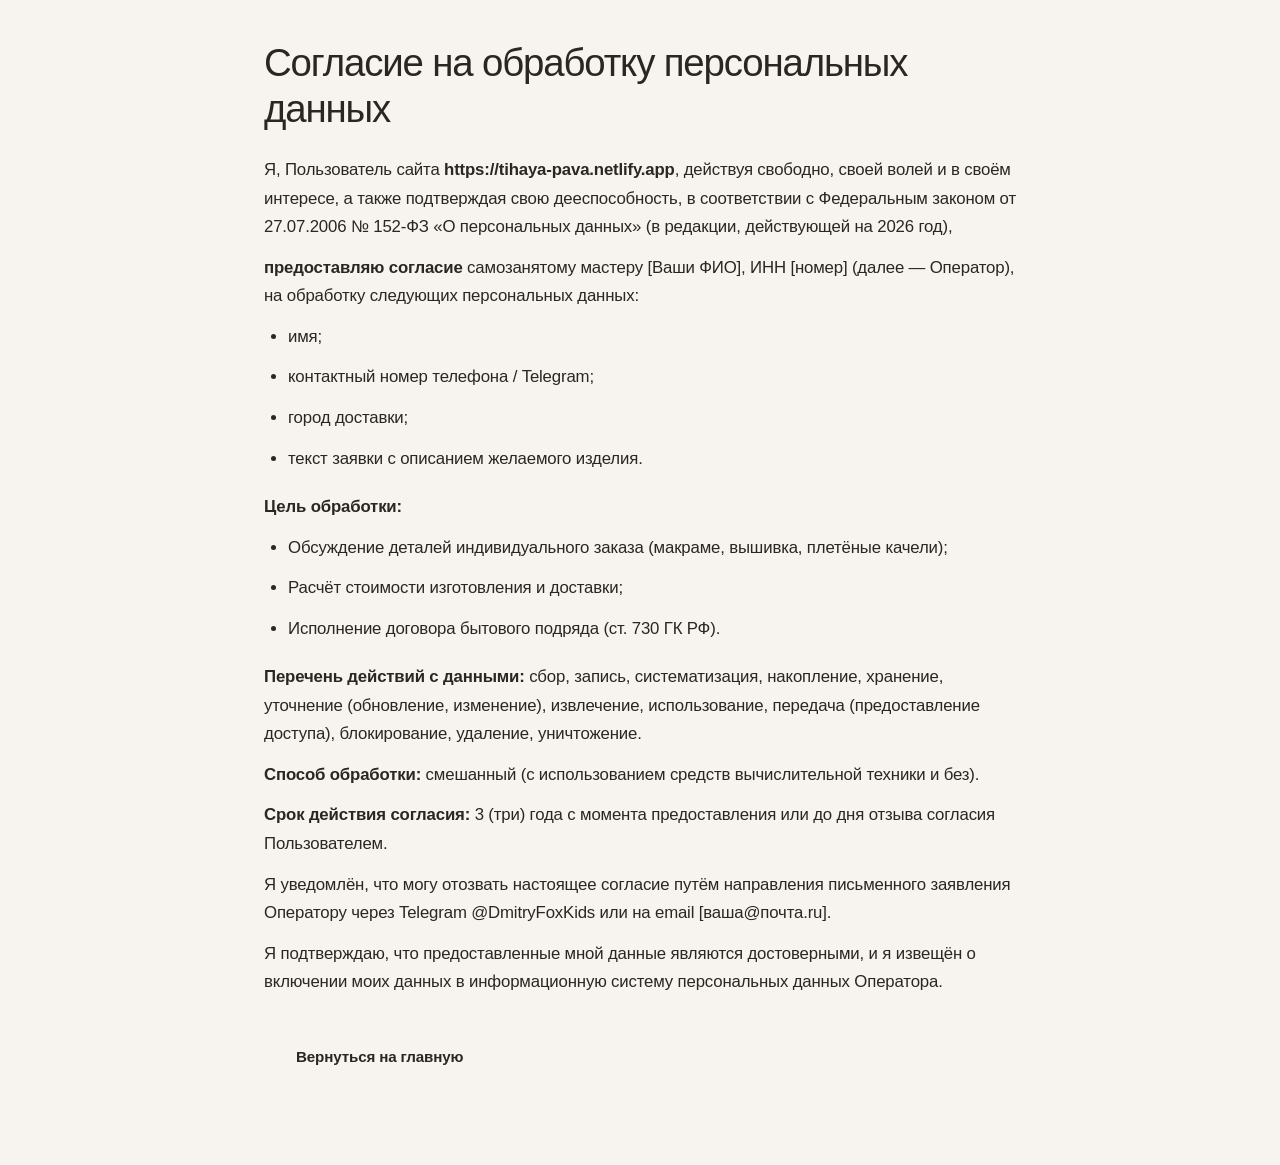
==== consent/index.html @ 8d700534 "Initial commit: site.html" ====
<!doctype html>
<html lang="ru">
<head>
  <meta charset="utf-8">
  <meta name="viewport" content="width=device-width, initial-scale=1">
  <title>Согласие на обработку персональных данных — Тихая Пáва</title>
  <meta name="robots" content="noindex, follow">
  <link rel="stylesheet" href="/assets/css/main.css">
  <style>
    .consent-page {
      max-width: 800px;
      margin: 0 auto;
      padding: 40px 24px 80px;
    }
    .consent-page h1 {
      font-size: clamp(1.8rem, 4vw, 2.4rem);
      margin-bottom: 24px;
    }
    .consent-page p, .consent-page li {
      font-size: 1.05rem;
      line-height: 1.7;
      margin-bottom: 12px;
    }
    .consent-page ul {
      padding-left: 24px;
      margin-bottom: 20px;
    }
  </style>
</head>
<body>
  <main class="consent-page">
    <h1>Согласие на обработку персональных данных</h1>

    <p>
      Я, Пользователь сайта <strong>https://tihaya-pava.netlify.app</strong>,
      действуя свободно, своей волей и в своём интересе, а также подтверждая свою дееспособность,
      в соответствии с Федеральным законом от 27.07.2006 № 152-ФЗ «О персональных данных»
      (в редакции, действующей на 2026 год),
    </p>

    <p><strong>предоставляю согласие</strong> самозанятому мастеру
    [Ваши ФИО], ИНН [номер] (далее — Оператор), на обработку
    следующих персональных данных:</p>

    <ul>
      <li>имя;</li>
      <li>контактный номер телефона / Telegram;</li>
      <li>город доставки;</li>
      <li>текст заявки с описанием желаемого изделия.</li>
    </ul>

    <p><strong>Цель обработки:</strong></p>
    <ul>
      <li>Обсуждение деталей индивидуального заказа (макраме, вышивка, плетёные качели);</li>
      <li>Расчёт стоимости изготовления и доставки;</li>
      <li>Исполнение договора бытового подряда (ст. 730 ГК РФ).</li>
    </ul>

    <p><strong>Перечень действий с данными:</strong> сбор, запись, систематизация, накопление,
    хранение, уточнение (обновление, изменение), извлечение, использование,
    передача (предоставление доступа), блокирование, удаление, уничтожение.</p>

    <p><strong>Способ обработки:</strong> смешанный (с использованием средств вычислительной техники и без).</p>

    <p><strong>Срок действия согласия:</strong> 3 (три) года с момента предоставления
    или до дня отзыва согласия Пользователем.</p>

    <p>
      Я уведомлён, что могу отозвать настоящее согласие путём направления письменного заявления
      Оператору через Telegram <a href="https://t.me/DmitryFoxKids">@DmitryFoxKids</a>
      или на email [ваша@почта.ru].
    </p>

    <p>
      Я подтверждаю, что предоставленные мной данные являются достоверными,
      и я извещён о включении моих данных в информационную систему персональных данных Оператора.
    </p>

    <div style="margin-top: 32px;">
      <a href="/" class="btn secondary">Вернуться на главную</a>
    </div>
  </main>
</body>
</html>
---- assets/css/main.css ----
:root {
  --bg: #F7F3EE;
  --surface: #FFFFFF;
  --text: #2B2622;
  --text-muted: #7A7068;
  --accent: #C47A3A;
  --accent-dark: #A85F28;
  --border: #E5DDD3;
  --radius: 16px;
  --radius-sm: 8px;
  --font-body: 'Manrope', sans-serif;
  --font-display: 'Unbounded', sans-serif;
  --transition: 0.3s cubic-bezier(0.4, 0, 0.2, 1);
}

* { margin: 0; padding: 0; box-sizing: border-box; }
html { scroll-behavior: smooth; }

body {
  background: var(--bg);
  font-family: var(--font-body);
  font-weight: 400;
  color: var(--text);
  line-height: 1.6;
  letter-spacing: -0.01em;
  -webkit-font-smoothing: antialiased;
}

h1, h2, h3 {
  font-family: var(--font-display);
  font-weight: 500;
  line-height: 1.2;
  letter-spacing: -0.03em;
}

img { max-width: 100%; display: block; }
a { color: inherit; text-decoration: none; }
.container { max-width: 1200px; margin: 0 auto; padding: 0 24px; }

.skip-link {
  position: absolute; left: -999px; top: 12px;
  background: var(--surface); border: 1px solid var(--border);
  padding: 10px 14px; border-radius: var(--radius-sm); z-index: 1000;
}
.skip-link:focus { left: 12px; outline: 2px solid var(--accent); }
:focus-visible { outline: 2px solid var(--accent); outline-offset: 3px; }

/* header */
.header {
  position: sticky; top: 0; z-index: 100;
  background: rgba(247, 243, 238, 0.94);
  backdrop-filter: blur(12px);
  border-bottom: 1px solid var(--border);
}
.navbar {
  display: flex;
  justify-content: space-between;
  align-items: center;
  padding: 20px 0;
  gap: 24px;
}
.logo { font-family: var(--font-display); font-size: 1.5rem; font-weight: 600; letter-spacing: -0.04em; }
.logo-dot { color: var(--accent); }
.nav-links { display: flex; gap: 28px; list-style: none; }
.nav-links a { font-size: 0.9rem; font-weight: 500; transition: color var(--transition); }
.nav-links a:hover { color: var(--accent); }
.nav-cta {
  background: var(--text); color: #fff;
  padding: 12px 24px; border-radius: 50px;
  font-size: 0.9rem; font-weight: 600;
  transition: background var(--transition);
}
.nav-cta:hover { background: var(--accent); }

/* hero */
.hero { padding: 80px 0 60px; position: relative; overflow: hidden; }
.hero-pattern {
  position: absolute; top: -40px; right: -40px;
  width: 300px; height: 300px;
  background-image: radial-gradient(circle at 2px 2px, var(--accent) 1px, transparent 0);
  background-size: 22px 22px;
  opacity: 0.05;
  pointer-events: none;
}
.hero-grid {
  display: grid;
  grid-template-columns: 1fr 1fr;
  gap: 48px;
  align-items: center;
  position: relative;
  z-index: 1;
}
.hero-eyebrow, .section-eyebrow {
  font-size: 0.75rem;
  font-weight: 600;
  text-transform: uppercase;
  letter-spacing: 0.08em;
  color: var(--accent);
  margin-bottom: 12px;
}
.hero-title { font-size: clamp(2.2rem, 4.5vw, 3.2rem); margin-bottom: 20px; }
.hero-subtitle { font-size: 1.05rem; color: var(--text-muted); max-width: 480px; margin-bottom: 24px; }
.hero-actions { display: flex; gap: 12px; flex-wrap: wrap; margin-bottom: 20px; }
.hero-trust { display: flex; gap: 16px; flex-wrap: wrap; font-size: 0.8rem; color: var(--text-muted); }
.hero-media { border-radius: var(--radius); overflow: hidden; position: relative; }
.hero-media img { width: 100%; height: 460px; object-fit: cover; }
.hero-caption {
  position: absolute; bottom: 16px; left: 16px;
  background: rgba(255,255,255,0.92);
  padding: 8px 16px; border-radius: var(--radius-sm);
  font-size: 0.78rem; font-weight: 500;
}

/* buttons */
.btn {
  display: inline-block;
  padding: 16px 32px;
  border-radius: 50px;
  font-size: 0.95rem;
  font-weight: 600;
  transition: all var(--transition);
  cursor: pointer;
  border: none;
}
.btn-primary { background: var(--text); color: #fff; }
.btn-primary:hover { background: var(--accent); }
.btn-ghost { background: transparent; border: 1.5px solid var(--border); color: var(--text); }
.btn-ghost:hover { border-color: var(--accent); color: var(--accent); }
.btn-full { width: 100%; }

/* sections */
.about, .catalog, .gallery, .process, .reviews, .faq, .contact { padding: 80px 0; }
.catalog, .process, .faq { background: var(--surface); }
.section-header { text-align: center; margin-bottom: 48px; }
.section-title { font-size: clamp(1.6rem, 3vw, 2.2rem); margin-bottom: 12px; }
.section-subtitle { color: var(--text-muted); max-width: 480px; margin: 0 auto; }
.section-divider {
  max-width: 160px; margin: 0 auto;
  border-top: 2px solid var(--accent);
  opacity: 0.2;
}

/* about */
.about-grid { display: grid; grid-template-columns: 1fr 1fr; gap: 48px; align-items: center; }
.about-lead { font-size: 1.1rem; font-weight: 600; margin-bottom: 12px; }
.about-body { color: var(--text-muted); margin-bottom: 28px; }
.about-stats { display: flex; gap: 32px; flex-wrap: wrap; }
.stat-number { font-family: var(--font-display); font-size: 1.8rem; font-weight: 600; display: block; }
.stat-label { font-size: 0.85rem; color: var(--text-muted); }
.about-media img { border-radius: var(--radius); height: 400px; object-fit: cover; width: 100%; }

/* cards */
.cards { display: grid; grid-template-columns: repeat(auto-fit, minmax(300px, 1fr)); gap: 24px; }
.card {
  background: var(--bg);
  border-radius: var(--radius);
  overflow: hidden;
  transition: transform var(--transition);
}
.card:hover { transform: translateY(-4px); }
.card-image img { width: 100%; height: 260px; object-fit: cover; }
.card-body { padding: 24px; }
.card-title { font-size: 1.2rem; margin-bottom: 8px; }
.card-text { color: var(--text-muted); font-size: 0.95rem; margin-bottom: 16px; }
.card-meta { display: flex; justify-content: space-between; align-items: center; margin-bottom: 16px; }
.badge { background: var(--border); padding: 6px 14px; border-radius: 50px; font-size: 0.8rem; font-weight: 500; }
.price { font-weight: 700; font-size: 1.1rem; }
.card-link { font-weight: 600; color: var(--accent); font-size: 0.95rem; }
.card-link:hover { color: var(--accent-dark); }

/* gallery */
.gallery-filters { display: flex; justify-content: center; gap: 8px; margin-bottom: 32px; flex-wrap: wrap; }
.filter-btn {
  padding: 10px 20px; border: 1px solid var(--border);
  background: transparent; border-radius: 50px;
  font-size: 0.9rem; font-weight: 500; cursor: pointer;
  transition: all var(--transition); font-family: var(--font-body);
}
.filter-btn:hover { border-color: var(--accent); color: var(--accent); }
.filter-btn.active { background: var(--text); color: #fff; border-color: var(--text); }
.gallery-grid { display: grid; grid-template-columns: repeat(auto-fill, minmax(280px, 1fr)); gap: 16px; }
.gitem { border-radius: var(--radius); overflow: hidden; }
.gitem img { width: 100%; height: 300px; object-fit: cover; transition: transform var(--transition); }
.gitem:hover img { transform: scale(1.04); }
.gitem[hidden] { display: none; }

/* process */
.process-grid { display: grid; grid-template-columns: repeat(auto-fit, minmax(220px, 1fr)); gap: 24px; }
.step-number { font-family: var(--font-display); font-size: 1.4rem; font-weight: 600; color: var(--accent); display: block; margin-bottom: 8px; }
.process-step h3 { font-size: 1.1rem; margin-bottom: 8px; }
.process-step p { color: var(--text-muted); font-size: 0.9rem; }

/* reviews */
.reviews-grid { display: grid; grid-template-columns: repeat(auto-fit, minmax(280px, 1fr)); gap: 24px; }
.review-card { background: var(--surface); border: 1px solid var(--border); border-radius: var(--radius); padding: 24px; }
.review-text { font-size: 0.98rem; margin-bottom: 12px; }
.review-author { font-weight: 600; font-size: 0.9rem; color: var(--accent); }

/* FAQ */
.faq-list { max-width: 720px; margin: 0 auto; }
.faq-list details { border: 1px solid var(--border); border-radius: var(--radius-sm); margin-bottom: 12px; overflow: hidden; }
.faq-list summary {
  padding: 18px 24px; cursor: pointer; font-weight: 600;
  font-size: 1rem; list-style: none;
  display: flex; justify-content: space-between; align-items: center;
}
.faq-list summary::after { content: '+'; font-size: 1.4rem; color: var(--accent); transition: transform var(--transition); }
.faq-list details[open] summary::after { transform: rotate(45deg); }
.faq-list details p { padding: 0 24px 20px; color: var(--text-muted); }

/* contact */
.contact-grid { display: grid; grid-template-columns: 1fr 1fr; gap: 48px; align-items: start; }
.contact-lead { color: var(--text-muted); margin-bottom: 24px; }
.contact-links { display: flex; flex-direction: column; gap: 12px; }
.contact-link {
  display: flex; align-items: center; gap: 12px;
  font-weight: 600; padding: 16px 20px;
  border: 1px solid var(--border); border-radius: var(--radius-sm);
  transition: all var(--transition);
}
.contact-link:hover { border-color: var(--accent); color: var(--accent); }
.contact-icon { font-size: 1.2rem; }

.contact-form { background: var(--surface); border: 1px solid var(--border); border-radius: var(--radius); padding: 32px; }
.field { display: block; margin-bottom: 18px; }
.field-label { display: block; font-weight: 600; font-size: 0.9rem; margin-bottom: 8px; }
input, textarea, select {
  width: 100%; padding: 14px 16px;
  border: 1px solid var(--border); border-radius: var(--radius-sm);
  background: var(--bg); font-family: var(--font-body);
  font-size: 0.95rem; color: var(--text);
  transition: border-color var(--transition);
}
input:focus, textarea:focus, select:focus { border-color: var(--accent); outline: none; }
textarea { resize: vertical; }
select {
  appearance: none;
  background-image: url("data:image/svg+xml,%3Csvg xmlns='http://www.w3.org/2000/svg' width='12' height='8'%3E%3Cpath d='M1 1l5 5 5-5' stroke='%231A1A1A' fill='none'/%3E%3C/svg%3E");
  background-repeat: no-repeat;
  background-position: right 16px center;
}
.consent-checkbox { display: flex; gap: 10px; font-size: 0.85rem; color: var(--text-muted); margin-bottom: 20px; }
.consent-checkbox input { width: 18px; height: 18px; accent-color: var(--accent); }
.consent-link { color: var(--accent); text-decoration: underline; }
.sr-only {
  position: absolute; width: 1px; height: 1px;
  padding: 0; margin: -1px; overflow: hidden;
  clip: rect(0,0,0,0); white-space: nowrap; border: 0;
}

/* footer */
.footer { border-top: 1px solid var(--border); padding: 48px 0; }
.footer::before {
  content: '✦ ✦ ✦';
  display: block; text-align: center;
  color: var(--accent); font-size: 0.9rem;
  letter-spacing: 12px; margin-bottom: 28px; opacity: 0.5;
}
.footer-grid { display: flex; justify-content: space-between; align-items: flex-start; flex-wrap: wrap; gap: 24px; }
.logo-footer { font-size: 1.3rem; }
.footer-copy { font-size: 0.85rem; color: var(--text-muted); margin-top: 6px; }
.footer-links { display: flex; flex-direction: column; gap: 8px; }
.footer-doc { font-size: 0.9rem; color: var(--text-muted); }
.footer-doc:hover { color: var(--accent); }
.footer-social { display: flex; gap: 16px; }
.footer-social a { font-weight: 600; font-size: 0.9rem; }
.footer-social a:hover { color: var(--accent); }

/* lightbox */
.lightbox {
  position: fixed; inset: 0;
  background: rgba(0,0,0,0.85);
  display: flex; align-items: center; justify-content: center;
  padding: 24px; z-index: 2000;
}
.lightbox[hidden] { display: none !important; }
.lb-img { max-width: min(1000px, 94vw); max-height: 86vh; border-radius: var(--radius); }
.lb-close {
  position: fixed; top: 20px; right: 20px;
  width: 48px; height: 48px; border-radius: 50%;
  border: none; background: rgba(255,255,255,0.15);
  color: #fff; font-size: 24px; cursor: pointer;
}

/* animations */
.fade-up {
  opacity: 0;
  transform: translateY(24px);
  transition: opacity 0.6s ease, transform 0.6s ease;
}
.fade-up.visible { opacity: 1; transform: translateY(0); }

/* responsive */
@media (max-width: 900px) {
  .hero-grid, .about-grid, .contact-grid { grid-template-columns: 1fr; }
  .hero-media img { height: 320px; }
  .nav-links { display: none; }
  .nav-cta { margin-left: auto; }
}
@media (max-width: 600px) {
  .container { padding: 0 16px; }
  .hero { padding: 48px 0 32px; }
  .hero-title { font-size: 1.9rem; }
  .about-stats { gap: 20px; }
  .stat-number { font-size: 1.4rem; }
}
@media (prefers-reduced-motion: reduce) {
  *, *::before, *::after { animation: none !important; transition: none !important; }
  html { scroll-behavior: auto; }
  .fade-up { opacity: 1; transform: none; }
}
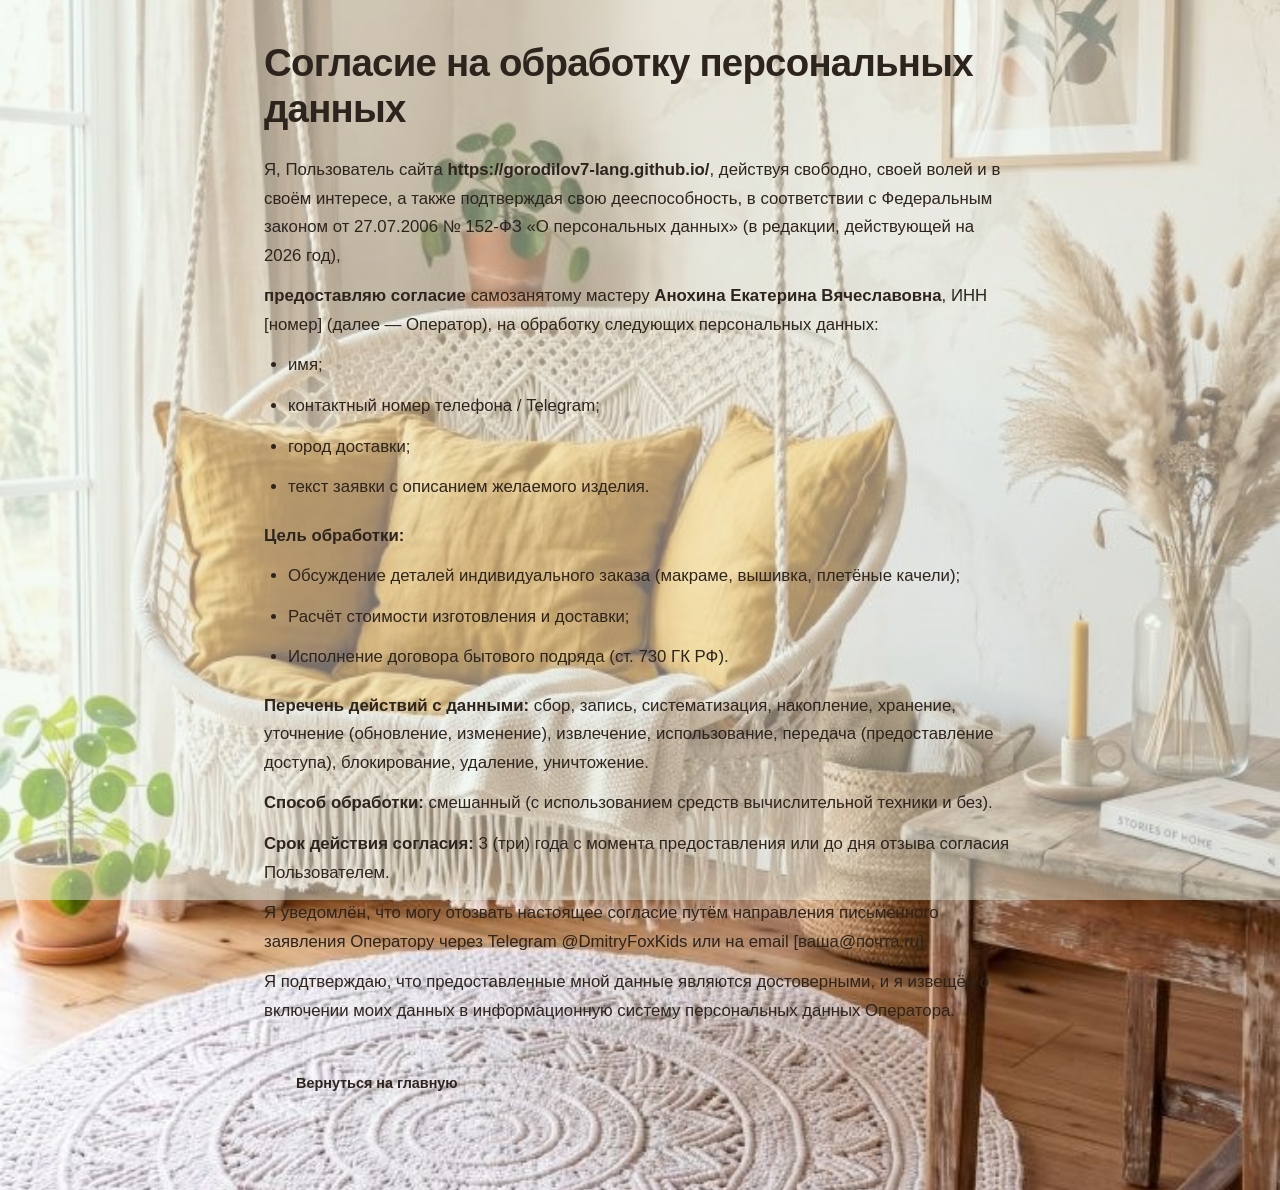
==== commit ee8e5b2e: "fix: update file" ====
--- a/consent/index.html
+++ b/consent/index.html
@@ -3,7 +3,7 @@
 <head>
   <meta charset="utf-8">
   <meta name="viewport" content="width=device-width, initial-scale=1">
-  <title>Согласие на обработку персональных данных — Тихая Пáва</title>
+  <title>Согласие на обработку персональных данных — SilkSoul</title>
   <meta name="robots" content="noindex, follow">
   <link rel="stylesheet" href="/assets/css/main.css">
   <style>
@@ -32,14 +32,14 @@
     <h1>Согласие на обработку персональных данных</h1>
 
     <p>
-      Я, Пользователь сайта <strong>https://tihaya-pava.netlify.app</strong>,
+      Я, Пользователь сайта <strong>https://gorodilov7-lang.github.io/</strong>,
       действуя свободно, своей волей и в своём интересе, а также подтверждая свою дееспособность,
       в соответствии с Федеральным законом от 27.07.2006 № 152-ФЗ «О персональных данных»
       (в редакции, действующей на 2026 год),
     </p>
 
     <p><strong>предоставляю согласие</strong> самозанятому мастеру
-    [Ваши ФИО], ИНН [номер] (далее — Оператор), на обработку
+    <strong>Анохина Екатерина Вячеславовна</strong>, ИНН [номер] (далее — Оператор), на обработку
     следующих персональных данных:</p>
 
     <ul>
@@ -67,7 +67,7 @@
 
     <p>
       Я уведомлён, что могу отозвать настоящее согласие путём направления письменного заявления
-      Оператору через Telegram <a href="https://t.me/DmitryFoxKids">@DmitryFoxKids</a>
+      Оператору через Telegram <a href="https://t.me/DmitryFoxKids" target="_blank" rel="noopener noreferrer">@DmitryFoxKids</a>
       или на email [ваша@почта.ru].
     </p>
 
--- a/assets/css/main.css
+++ b/assets/css/main.css
@@ -1,311 +1,1466 @@
+/* =========================================
+   1. Variables - Light Green + Beige
+   ========================================= */
 :root {
-  --bg: #F7F3EE;
+  --bg: #E8F5E9;
+  --bg-light: #F1F8F2;
+  --bg-card: #FFFFFF;
   --surface: #FFFFFF;
-  --text: #2B2622;
-  --text-muted: #7A7068;
-  --accent: #C47A3A;
-  --accent-dark: #A85F28;
-  --border: #E5DDD3;
+  --text: #2D241E;
+  --text-muted: #6B5F55;
+  --text-light: #9A8B7E;
+  
+  /* Beige Buttons */
+  --beige: #D4C5B2;
+  --beige-dark: #C4B5A2;
+  --beige-light: #E8DDD0;
+  --beige-lighter: #F5EFE8;
+  
+  --primary: #6B8C6B;
+  --primary-dark: #5A7A5A;
+  --primary-light: #8AA88A;
+  --accent: #D4C5B2;
+  --accent-light: #E8DDD0;
+  
+  --gold: #D4A373;
+  --gold-light: #F0DFC8;
+  
+  --border: #DCE8DC;
+  --border-light: #E8F0E8;
+  
   --radius: 16px;
   --radius-sm: 8px;
-  --font-body: 'Manrope', sans-serif;
-  --font-display: 'Unbounded', sans-serif;
-  --transition: 0.3s cubic-bezier(0.4, 0, 0.2, 1);
-}
-
-* { margin: 0; padding: 0; box-sizing: border-box; }
-html { scroll-behavior: smooth; }
+  --radius-lg: 24px;
+  
+  --font-body: 'Outfit', -apple-system, sans-serif;
+  --font-display: 'Space Grotesk', 'Inter', sans-serif;
+  
+  --transition: 0.4s cubic-bezier(0.4, 0, 0.2, 1);
+  --shadow: 0 4px 24px rgba(0, 0, 0, 0.06);
+  --shadow-hover: 0 8px 40px rgba(0, 0, 0, 0.1);
+}
+
+/* =========================================
+   2. Reset & Base
+   ========================================= */
+* { 
+  margin: 0; 
+  padding: 0; 
+  box-sizing: border-box; 
+}
+
+html { 
+  scroll-behavior: smooth; 
+  font-size: 16px;
+}
 
 body {
-  background: var(--bg);
+  background: transparent;
   font-family: var(--font-body);
   font-weight: 400;
   color: var(--text);
-  line-height: 1.6;
-  letter-spacing: -0.01em;
+  line-height: 1.7;
   -webkit-font-smoothing: antialiased;
-}
-
-h1, h2, h3 {
+  display: flex;
+  flex-direction: column;
+  min-height: 100vh;
+}
+
+h1, h2, h3, h4, h5, h6 {
   font-family: var(--font-display);
+  font-weight: 700;
+  line-height: 1.2;
+  letter-spacing: -0.02em;
+}
+
+img { 
+  max-width: 100%; 
+  display: block; 
+  height: auto;
+}
+
+a { 
+  color: inherit; 
+  text-decoration: none; 
+  transition: all var(--transition); 
+}
+
+.highlight {
+  background: linear-gradient(135deg, var(--primary), #8AA88A);
+  -webkit-background-clip: text;
+  -webkit-text-fill-color: transparent;
+  background-clip: text;
+}
+
+/* =========================================
+   3. Accessibility
+   ========================================= */
+.skip-link {
+  position: absolute; 
+  left: -999px; 
+  top: 12px;
+  background: var(--surface); 
+  border: 2px solid var(--primary);
+  padding: 12px 20px; 
+  border-radius: 8px; 
+  z-index: 1000;
+  color: var(--text); 
+  font-weight: 600;
+}
+
+.skip-link:focus { 
+  left: 12px; 
+  outline: 3px solid var(--primary); 
+}
+
+:focus-visible { 
+  outline: 2px solid var(--primary); 
+  outline-offset: 3px; 
+}
+
+/* =========================================
+   4. Container
+   ========================================= */
+.container { 
+  max-width: 1200px; 
+  margin: 0 auto; 
+  padding: 0 24px; 
+}
+
+/* =========================================
+   5. Header
+   ========================================= */
+.header {
+  position: sticky; 
+  top: 0; 
+  z-index: 100;
+  background: rgba(255, 255, 255, 0.92);
+  backdrop-filter: blur(20px);
+  border-bottom: 1px solid var(--border-light);
+  transition: all var(--transition);
+}
+
+.header.scrolled { 
+  box-shadow: var(--shadow); 
+}
+
+.navbar {
+  display: flex; 
+  justify-content: space-between; 
+  align-items: center;
+  padding: 16px 0; 
+  gap: 24px;
+}
+
+.logo {
+  font-family: var(--font-display);
+  font-size: 1.4rem;
+  font-weight: 700;
+  color: var(--text);
+  display: flex;
+  align-items: center;
+  gap: 8px;
+}
+
+.logo-icon {
+  color: var(--primary);
+  font-size: 1.1rem;
+  animation: pulse-icon 3s ease-in-out infinite;
+}
+
+@keyframes pulse-icon {
+  0%, 100% { transform: scale(1); }
+  50% { transform: scale(1.15) rotate(15deg); }
+}
+
+.logo-dot { 
+  color: var(--primary); 
+  font-weight: 400; 
+}
+
+.nav-links {
+  display: flex; 
+  gap: 32px; 
+  list-style: none; 
+  align-items: center;
+}
+
+.nav-links a {
+  font-size: 0.9rem;
   font-weight: 500;
-  line-height: 1.2;
-  letter-spacing: -0.03em;
-}
-
-img { max-width: 100%; display: block; }
-a { color: inherit; text-decoration: none; }
-.container { max-width: 1200px; margin: 0 auto; padding: 0 24px; }
-
-.skip-link {
-  position: absolute; left: -999px; top: 12px;
-  background: var(--surface); border: 1px solid var(--border);
-  padding: 10px 14px; border-radius: var(--radius-sm); z-index: 1000;
-}
-.skip-link:focus { left: 12px; outline: 2px solid var(--accent); }
-:focus-visible { outline: 2px solid var(--accent); outline-offset: 3px; }
-
-/* header */
-.header {
-  position: sticky; top: 0; z-index: 100;
-  background: rgba(247, 243, 238, 0.94);
-  backdrop-filter: blur(12px);
-  border-bottom: 1px solid var(--border);
-}
-.navbar {
-  display: flex;
-  justify-content: space-between;
+  color: var(--text-muted);
+  position: relative;
+}
+
+.nav-links a:hover { 
+  color: var(--primary); 
+}
+
+.nav-links a::after {
+  content: '';
+  position: absolute;
+  bottom: -4px;
+  left: 50%;
+  transform: translateX(-50%);
+  width: 0;
+  height: 2px;
+  background: var(--primary);
+  transition: width var(--transition);
+}
+
+.nav-links a:hover::after { 
+  width: 100%; 
+}
+
+.nav-cta {
+  background: var(--beige);
+  color: var(--text);
+  padding: 10px 24px;
+  border-radius: 50px;
+  font-size: 0.85rem;
+  font-weight: 600;
+  transition: all var(--transition);
+  white-space: nowrap;
+}
+
+.nav-cta:hover {
+  background: var(--beige-dark);
+  transform: translateY(-2px);
+  box-shadow: 0 4px 20px rgba(212, 197, 178, 0.3);
+}
+
+/* =========================================
+   6. Burger Menu
+   ========================================= */
+.burger-menu {
+  display: none; 
+  background: none; 
+  border: none; 
+  cursor: pointer;
+  width: 30px; 
+  height: 24px; 
+  position: relative; 
+  z-index: 101; 
+  padding: 0;
+}
+
+.burger-menu span {
+  display: block; 
+  width: 100%; 
+  height: 2px; 
+  background: var(--text);
+  position: absolute; 
+  left: 0; 
+  transition: all var(--transition); 
+  border-radius: 2px;
+}
+
+.burger-menu span:nth-child(1) { top: 0; }
+.burger-menu span:nth-child(2) { top: 11px; }
+.burger-menu span:nth-child(3) { bottom: 0; }
+
+.burger-menu.active span:nth-child(1) { 
+  transform: rotate(45deg); 
+  top: 11px; 
+}
+
+.burger-menu.active span:nth-child(2) { 
+  opacity: 0; 
+}
+
+.burger-menu.active span:nth-child(3) { 
+  transform: rotate(-45deg); 
+  bottom: 11px; 
+}
+
+/* =========================================
+   7. Hero Section - Full Screen Background
+   ========================================= */
+.hero {
+  background: transparent !important;
+  min-height: 100vh;
+  display: flex;
   align-items: center;
-  padding: 20px 0;
-  gap: 24px;
-}
-.logo { font-family: var(--font-display); font-size: 1.5rem; font-weight: 600; letter-spacing: -0.04em; }
-.logo-dot { color: var(--accent); }
-.nav-links { display: flex; gap: 28px; list-style: none; }
-.nav-links a { font-size: 0.9rem; font-weight: 500; transition: color var(--transition); }
-.nav-links a:hover { color: var(--accent); }
-.nav-cta {
-  background: var(--text); color: #fff;
-  padding: 12px 24px; border-radius: 50px;
-  font-size: 0.9rem; font-weight: 600;
-  transition: background var(--transition);
-}
-.nav-cta:hover { background: var(--accent); }
-
-/* hero */
-.hero { padding: 80px 0 60px; position: relative; overflow: hidden; }
-.hero-pattern {
-  position: absolute; top: -40px; right: -40px;
-  width: 300px; height: 300px;
-  background-image: radial-gradient(circle at 2px 2px, var(--accent) 1px, transparent 0);
-  background-size: 22px 22px;
-  opacity: 0.05;
-  pointer-events: none;
-}
+  justify-content: center;
+  padding: 40px 0;
+  position: relative;
+}
+
+.hero::before {
+  display: none;
+}
+
+.hero .container {
+  position: relative;
+  z-index: 1;
+  width: 100%;
+}
+
+.hero-glow {
+  display: none;
+}
+
 .hero-grid {
-  display: grid;
-  grid-template-columns: 1fr 1fr;
-  gap: 48px;
+  display: flex;
+  justify-content: center;
   align-items: center;
   position: relative;
   z-index: 1;
 }
-.hero-eyebrow, .section-eyebrow {
+
+.hero-content {
+  background: rgba(255, 255, 255, 0.92);
+  backdrop-filter: blur(12px);
+  border-radius: 24px;
+  padding: 56px 48px;
+  border: 1px solid rgba(255, 255, 255, 0.3);
+  box-shadow: 0 8px 40px rgba(0, 0, 0, 0.08);
+  transition: transform 0.3s ease, box-shadow 0.3s ease;
+  max-width: 780px;
+  width: 100%;
+  margin: 0 auto;
+}
+
+.hero-content:hover {
+  transform: translateY(-4px);
+  box-shadow: 0 12px 60px rgba(0, 0, 0, 0.12);
+}
+
+.hero-badge {
+  display: inline-flex;
+  align-items: center;
+  gap: 10px;
+  background: rgba(232, 245, 233, 0.6);
+  border: 1px solid var(--border-light);
+  padding: 8px 16px 8px 12px;
+  border-radius: 50px;
   font-size: 0.75rem;
-  font-weight: 600;
+  font-weight: 500;
+  color: var(--text-muted);
+  margin-bottom: 20px;
+  letter-spacing: 0.04em;
   text-transform: uppercase;
-  letter-spacing: 0.08em;
-  color: var(--accent);
-  margin-bottom: 12px;
-}
-.hero-title { font-size: clamp(2.2rem, 4.5vw, 3.2rem); margin-bottom: 20px; }
-.hero-subtitle { font-size: 1.05rem; color: var(--text-muted); max-width: 480px; margin-bottom: 24px; }
-.hero-actions { display: flex; gap: 12px; flex-wrap: wrap; margin-bottom: 20px; }
-.hero-trust { display: flex; gap: 16px; flex-wrap: wrap; font-size: 0.8rem; color: var(--text-muted); }
-.hero-media { border-radius: var(--radius); overflow: hidden; position: relative; }
-.hero-media img { width: 100%; height: 460px; object-fit: cover; }
-.hero-caption {
-  position: absolute; bottom: 16px; left: 16px;
-  background: rgba(255,255,255,0.92);
-  padding: 8px 16px; border-radius: var(--radius-sm);
-  font-size: 0.78rem; font-weight: 500;
-}
-
-/* buttons */
+}
+
+.badge-dot {
+  display: inline-block;
+  width: 8px;
+  height: 8px;
+  border-radius: 50%;
+  background: var(--primary);
+  animation: blink-dot 2s ease-in-out infinite;
+}
+
+@keyframes blink-dot {
+  0%, 100% { opacity: 1; }
+  50% { opacity: 0.3; }
+}
+
+.hero-title {
+  font-size: clamp(2.4rem, 4.5vw, 3.2rem);
+  margin-bottom: 16px;
+  line-height: 1.15;
+  color: var(--text);
+  text-align: center;
+}
+
+.hero-title .highlight {
+  display: inline-block;
+}
+
+.hero-subtitle {
+  font-size: 1.05rem;
+  color: var(--text-muted);
+  margin-bottom: 24px;
+  line-height: 1.7;
+  text-align: center;
+}
+
+.hero-actions {
+  display: flex;
+  gap: 12px;
+  flex-wrap: wrap;
+  margin-bottom: 24px;
+  justify-content: center;
+}
+
+.hero-stats {
+  display: flex;
+  gap: 40px;
+  flex-wrap: wrap;
+  padding-top: 20px;
+  border-top: 1px solid var(--border-light);
+  justify-content: center;
+}
+
+.stat-item {
+  display: flex;
+  flex-direction: column;
+  align-items: center;
+}
+
+.stat-number {
+  font-family: var(--font-display);
+  font-size: 1.4rem;
+  font-weight: 700;
+  color: var(--primary);
+  line-height: 1;
+}
+
+.stat-label {
+  font-size: 0.75rem;
+  color: var(--text-muted);
+  margin-top: 4px;
+}
+
+/* =========================================
+   8. Buttons
+   ========================================= */
 .btn {
-  display: inline-block;
-  padding: 16px 32px;
+  display: inline-flex;
+  align-items: center;
+  justify-content: center;
+  gap: 8px;
+  padding: 14px 32px;
   border-radius: 50px;
-  font-size: 0.95rem;
+  font-size: 0.9rem;
   font-weight: 600;
   transition: all var(--transition);
   cursor: pointer;
   border: none;
-}
-.btn-primary { background: var(--text); color: #fff; }
-.btn-primary:hover { background: var(--accent); }
-.btn-ghost { background: transparent; border: 1.5px solid var(--border); color: var(--text); }
-.btn-ghost:hover { border-color: var(--accent); color: var(--accent); }
-.btn-full { width: 100%; }
-
-/* sections */
-.about, .catalog, .gallery, .process, .reviews, .faq, .contact { padding: 80px 0; }
-.catalog, .process, .faq { background: var(--surface); }
-.section-header { text-align: center; margin-bottom: 48px; }
-.section-title { font-size: clamp(1.6rem, 3vw, 2.2rem); margin-bottom: 12px; }
-.section-subtitle { color: var(--text-muted); max-width: 480px; margin: 0 auto; }
-.section-divider {
-  max-width: 160px; margin: 0 auto;
-  border-top: 2px solid var(--accent);
-  opacity: 0.2;
-}
-
-/* about */
-.about-grid { display: grid; grid-template-columns: 1fr 1fr; gap: 48px; align-items: center; }
-.about-lead { font-size: 1.1rem; font-weight: 600; margin-bottom: 12px; }
-.about-body { color: var(--text-muted); margin-bottom: 28px; }
-.about-stats { display: flex; gap: 32px; flex-wrap: wrap; }
-.stat-number { font-family: var(--font-display); font-size: 1.8rem; font-weight: 600; display: block; }
-.stat-label { font-size: 0.85rem; color: var(--text-muted); }
-.about-media img { border-radius: var(--radius); height: 400px; object-fit: cover; width: 100%; }
-
-/* cards */
-.cards { display: grid; grid-template-columns: repeat(auto-fit, minmax(300px, 1fr)); gap: 24px; }
-.card {
-  background: var(--bg);
-  border-radius: var(--radius);
+  text-align: center;
+  user-select: none;
+}
+
+.btn-primary {
+  background: var(--beige);
+  color: var(--text);
+  box-shadow: 0 4px 20px rgba(212, 197, 178, 0.3);
+}
+
+.btn-primary:hover {
+  background: var(--beige-dark);
+  transform: translateY(-3px);
+  box-shadow: 0 8px 30px rgba(212, 197, 178, 0.4);
+}
+
+.btn-ghost {
+  background: transparent;
+  border: 2px solid var(--beige);
+  color: var(--text);
+}
+
+.btn-ghost:hover {
+  border-color: var(--beige-dark);
+  color: var(--text);
+  background: rgba(212, 197, 178, 0.1);
+  transform: translateY(-3px);
+}
+
+.btn-full { 
+  width: 100%; 
+}
+
+/* =========================================
+   9. Section Headers
+   ========================================= */
+.section-eyebrow {
+  font-size: 0.7rem;
+  font-weight: 600;
+  text-transform: uppercase;
+  letter-spacing: 0.12em;
+  color: var(--primary);
+  margin-bottom: 12px;
+  display: block;
+}
+
+.section-header {
+  text-align: center;
+  margin-bottom: 40px;
+  max-width: 700px;
+  margin-left: auto;
+  margin-right: auto;
+}
+
+.section-title {
+  font-size: clamp(2rem, 3.2vw, 2.8rem);
+  margin-bottom: 16px;
+}
+
+.section-subtitle {
+  color: var(--text-muted);
+  font-size: 1.05rem;
+  line-height: 1.6;
+}
+
+/* =========================================
+   10. About Section - ОДИНАКОВЫЙ РАЗМЕР
+   ========================================= */
+.about {
+  padding: 80px 0;
+  background: transparent !important;
+}
+
+.about-grid {
+  display: grid;
+  grid-template-columns: 1fr 1fr;
+  gap: 60px;
+  align-items: stretch;
+  direction: rtl;
+}
+
+/* ФОТО - ТОЧНО ТАКОЙ ЖЕ РАЗМЕР КАК КАРТОЧКА С ТЕКСТОМ */
+.about-media {
+  border-radius: var(--radius-lg);
   overflow: hidden;
-  transition: transform var(--transition);
-}
-.card:hover { transform: translateY(-4px); }
-.card-image img { width: 100%; height: 260px; object-fit: cover; }
-.card-body { padding: 24px; }
-.card-title { font-size: 1.2rem; margin-bottom: 8px; }
-.card-text { color: var(--text-muted); font-size: 0.95rem; margin-bottom: 16px; }
-.card-meta { display: flex; justify-content: space-between; align-items: center; margin-bottom: 16px; }
-.badge { background: var(--border); padding: 6px 14px; border-radius: 50px; font-size: 0.8rem; font-weight: 500; }
-.price { font-weight: 700; font-size: 1.1rem; }
-.card-link { font-weight: 600; color: var(--accent); font-size: 0.95rem; }
-.card-link:hover { color: var(--accent-dark); }
-
-/* gallery */
-.gallery-filters { display: flex; justify-content: center; gap: 8px; margin-bottom: 32px; flex-wrap: wrap; }
+  box-shadow: var(--shadow-hover);
+  position: relative;
+  background: rgba(255, 255, 255, 0.92);
+  backdrop-filter: blur(12px);
+  border: 1px solid rgba(255, 255, 255, 0.3);
+  padding: 12px;
+  order: 2;
+  transition: transform 0.5s cubic-bezier(0.25, 0.46, 0.45, 0.94), 
+              box-shadow 0.5s cubic-bezier(0.25, 0.46, 0.45, 0.94);
+  width: 100%;
+  display: flex;
+  align-items: center;
+  justify-content: center;
+  /* Высота автоматически равна текстовой карточке через align-items: stretch */
+  min-height: 300px;
+}
+
+.about-media:hover {
+  transform: scale(1.02);
+  box-shadow: 0 16px 70px rgba(0, 0, 0, 0.18);
+}
+
+.about-media img {
+  width: 100%;
+  height: 100%;
+  object-fit: cover;
+  border-radius: 16px;
+  transition: transform 0.6s cubic-bezier(0.25, 0.46, 0.45, 0.94);
+}
+
+.about-media:hover img {
+  transform: scale(1.05);
+}
+
+/* ТЕКСТОВАЯ КАРТОЧКА - ТАКОЙ ЖЕ РАЗМЕР КАК ФОТО */
+.about-text {
+  background: rgba(255, 255, 255, 0.92);
+  backdrop-filter: blur(12px);
+  border-radius: 24px;
+  padding: 48px 40px;
+  border: 1px solid rgba(255, 255, 255, 0.3);
+  box-shadow: 0 8px 40px rgba(0, 0, 0, 0.08);
+  order: 2;
+  display: flex;
+  flex-direction: column;
+  justify-content: center;
+  min-height: 300px;
+}
+
+.about-lead {
+  font-size: 1.15rem;
+  font-weight: 600;
+  margin-bottom: 12px;
+  color: var(--primary);
+  font-family: var(--font-display);
+}
+
+.about-body {
+  color: var(--text-muted);
+  margin-bottom: 28px;
+  line-height: 1.7;
+}
+
+.about-features {
+  display: flex;
+  gap: 16px;
+  flex-wrap: wrap;
+}
+
+.feature {
+  display: flex;
+  align-items: center;
+  gap: 8px;
+  background: rgba(232, 245, 233, 0.6);
+  padding: 8px 16px;
+  border-radius: 50px;
+  font-size: 0.85rem;
+  border: 1px solid var(--border-light);
+  color: var(--text-muted);
+}
+
+.feature-icon { 
+  font-size: 1.1rem; 
+}
+
+/* =========================================
+   11. Catalog Section
+   ========================================= */
+.catalog {
+  padding: 80px 0;
+  background: transparent !important;
+}
+
+.catalog-grid {
+  display: grid;
+  grid-template-columns: repeat(3, 1fr);
+  gap: 30px;
+}
+
+.catalog-card {
+  background: rgba(255, 255, 255, 0.92);
+  backdrop-filter: blur(12px);
+  border-radius: var(--radius-lg);
+  overflow: hidden;
+  transition: all var(--transition);
+  border: 1px solid rgba(255, 255, 255, 0.3);
+  box-shadow: 0 8px 40px rgba(0, 0, 0, 0.08);
+}
+
+.catalog-card:hover {
+  transform: translateY(-8px);
+  box-shadow: 0 12px 60px rgba(0, 0, 0, 0.15);
+  border-color: var(--primary);
+}
+
+.card-image {
+  position: relative;
+  overflow: hidden;
+  height: 300px;
+  background: transparent;
+}
+
+.card-image img {
+  width: 100%;
+  height: 100%;
+  object-fit: cover;
+  transition: transform 0.6s ease;
+}
+
+.catalog-card:hover .card-image img { 
+  transform: scale(1.06); 
+}
+
+.card-badge {
+  position: absolute;
+  top: 16px;
+  right: 16px;
+  background: var(--primary);
+  color: #fff;
+  padding: 4px 14px;
+  border-radius: 50px;
+  font-size: 0.7rem;
+  font-weight: 600;
+  text-transform: uppercase;
+  letter-spacing: 0.05em;
+  box-shadow: var(--shadow);
+}
+
+.card-body {
+  padding: 24px;
+  display: flex;
+  flex-direction: column;
+  gap: 12px;
+}
+
+.card-title {
+  font-size: 1.2rem;
+  font-family: var(--font-display);
+}
+
+.card-text {
+  color: var(--text-muted);
+  font-size: 0.95rem;
+  flex-grow: 1;
+}
+
+.card-footer {
+  display: flex;
+  justify-content: space-between;
+  align-items: center;
+  padding-top: 16px;
+  border-top: 1px solid var(--border-light);
+}
+
+.price {
+  font-weight: 700;
+  color: var(--primary);
+  font-size: 1.1rem;
+}
+
+.card-link {
+  color: var(--primary);
+  font-weight: 600;
+  font-size: 0.95rem;
+  display: inline-flex;
+  align-items: center;
+  gap: 6px;
+  transition: all var(--transition);
+}
+
+.card-link:hover {
+  color: var(--primary-dark);
+  gap: 10px;
+}
+
+/* =========================================
+   12. Gallery Section
+   ========================================= */
+.gallery {
+  padding: 80px 0;
+  background: transparent !important;
+}
+
+.gallery-filters {
+  display: flex;
+  justify-content: center;
+  gap: 12px;
+  margin-bottom: 40px;
+  flex-wrap: wrap;
+}
+
 .filter-btn {
-  padding: 10px 20px; border: 1px solid var(--border);
-  background: transparent; border-radius: 50px;
-  font-size: 0.9rem; font-weight: 500; cursor: pointer;
-  transition: all var(--transition); font-family: var(--font-body);
-}
-.filter-btn:hover { border-color: var(--accent); color: var(--accent); }
-.filter-btn.active { background: var(--text); color: #fff; border-color: var(--text); }
-.gallery-grid { display: grid; grid-template-columns: repeat(auto-fill, minmax(280px, 1fr)); gap: 16px; }
-.gitem { border-radius: var(--radius); overflow: hidden; }
-.gitem img { width: 100%; height: 300px; object-fit: cover; transition: transform var(--transition); }
-.gitem:hover img { transform: scale(1.04); }
-.gitem[hidden] { display: none; }
-
-/* process */
-.process-grid { display: grid; grid-template-columns: repeat(auto-fit, minmax(220px, 1fr)); gap: 24px; }
-.step-number { font-family: var(--font-display); font-size: 1.4rem; font-weight: 600; color: var(--accent); display: block; margin-bottom: 8px; }
-.process-step h3 { font-size: 1.1rem; margin-bottom: 8px; }
-.process-step p { color: var(--text-muted); font-size: 0.9rem; }
-
-/* reviews */
-.reviews-grid { display: grid; grid-template-columns: repeat(auto-fit, minmax(280px, 1fr)); gap: 24px; }
-.review-card { background: var(--surface); border: 1px solid var(--border); border-radius: var(--radius); padding: 24px; }
-.review-text { font-size: 0.98rem; margin-bottom: 12px; }
-.review-author { font-weight: 600; font-size: 0.9rem; color: var(--accent); }
-
-/* FAQ */
-.faq-list { max-width: 720px; margin: 0 auto; }
-.faq-list details { border: 1px solid var(--border); border-radius: var(--radius-sm); margin-bottom: 12px; overflow: hidden; }
-.faq-list summary {
-  padding: 18px 24px; cursor: pointer; font-weight: 600;
-  font-size: 1rem; list-style: none;
-  display: flex; justify-content: space-between; align-items: center;
-}
-.faq-list summary::after { content: '+'; font-size: 1.4rem; color: var(--accent); transition: transform var(--transition); }
-.faq-list details[open] summary::after { transform: rotate(45deg); }
-.faq-list details p { padding: 0 24px 20px; color: var(--text-muted); }
-
-/* contact */
-.contact-grid { display: grid; grid-template-columns: 1fr 1fr; gap: 48px; align-items: start; }
-.contact-lead { color: var(--text-muted); margin-bottom: 24px; }
-.contact-links { display: flex; flex-direction: column; gap: 12px; }
+  background: rgba(255, 255, 255, 0.85);
+  backdrop-filter: blur(8px);
+  border: 1px solid rgba(255, 255, 255, 0.3);
+  padding: 10px 24px;
+  border-radius: 50px;
+  font-size: 0.85rem;
+  font-weight: 500;
+  cursor: pointer;
+  transition: all var(--transition);
+  font-family: var(--font-body);
+  color: var(--text-muted);
+}
+
+.filter-btn:hover {
+  border-color: var(--primary);
+  color: var(--primary);
+  background: rgba(255, 255, 255, 0.95);
+}
+
+.filter-btn.active {
+  background: var(--primary);
+  color: #fff;
+  border-color: var(--primary);
+  box-shadow: 0 4px 20px rgba(107, 140, 107, 0.2);
+}
+
+.gallery-grid {
+  display: grid;
+  grid-template-columns: repeat(auto-fill, minmax(280px, 1fr));
+  gap: 20px;
+}
+
+.gitem {
+  display: block;
+  position: relative;
+  border-radius: var(--radius-sm);
+  overflow: hidden;
+  cursor: pointer;
+  height: 300px;
+  background: rgba(255, 255, 255, 0.92);
+  backdrop-filter: blur(8px);
+  border: 1px solid rgba(255, 255, 255, 0.3);
+  transition: all var(--transition);
+  padding: 8px;
+}
+
+.gitem:hover {
+  transform: scale(1.02);
+  border-color: var(--primary);
+  box-shadow: var(--shadow-hover);
+  z-index: 1;
+}
+
+.gitem img {
+  width: 100%;
+  height: 100%;
+  object-fit: cover;
+  border-radius: 12px;
+  transition: transform 0.5s ease;
+}
+
+.gitem:hover img { 
+  transform: scale(1.03); 
+}
+
+.gitem-button {
+  position: absolute;
+  bottom: 20px;
+  right: 20px;
+  width: 40px;
+  height: 40px;
+  border-radius: 50%;
+  border: none;
+  background: var(--beige);
+  color: var(--text);
+  font-size: 1.1rem;
+  cursor: pointer;
+  opacity: 0;
+  transform: scale(0.8);
+  transition: all 0.3s ease;
+  z-index: 2;
+  display: flex;
+  align-items: center;
+  justify-content: center;
+  box-shadow: 0 4px 16px rgba(0, 0, 0, 0.1);
+}
+
+.gitem:hover .gitem-button,
+.gitem:focus-within .gitem-button {
+  opacity: 1;
+  transform: scale(1);
+}
+
+.gitem-button:hover { 
+  background: var(--beige-dark); 
+}
+
+.gitem:focus-visible {
+  outline: 2px solid var(--primary);
+  outline-offset: 2px;
+}
+
+/* =========================================
+   13. Reviews Section
+   ========================================= */
+.reviews {
+  padding: 80px 0;
+  background: transparent !important;
+}
+
+.reviews-grid {
+  display: grid;
+  grid-template-columns: repeat(auto-fit, minmax(300px, 1fr));
+  gap: 30px;
+}
+
+.review-card {
+  background: rgba(255, 255, 255, 0.92);
+  backdrop-filter: blur(12px);
+  padding: 32px;
+  border-radius: var(--radius-lg);
+  border: 1px solid rgba(255, 255, 255, 0.3);
+  transition: all var(--transition);
+  box-shadow: 0 8px 40px rgba(0, 0, 0, 0.08);
+}
+
+.review-card:hover {
+  box-shadow: 0 12px 60px rgba(0, 0, 0, 0.15);
+  transform: translateY(-4px);
+  border-color: var(--primary);
+}
+
+.review-stars {
+  color: var(--gold);
+  font-size: 1.2rem;
+  margin-bottom: 16px;
+  letter-spacing: 2px;
+}
+
+.review-text {
+  font-style: italic;
+  margin-bottom: 20px;
+  color: var(--text);
+  font-size: 1rem;
+  line-height: 1.6;
+}
+
+.review-author {
+  display: flex;
+  flex-direction: column;
+}
+
+.review-author cite {
+  font-weight: 600;
+  color: var(--primary);
+  font-style: normal;
+}
+
+.review-location {
+  font-size: 0.8rem;
+  color: var(--text-muted);
+  margin-top: 2px;
+}
+
+/* =========================================
+   14. Contact Section
+   ========================================= */
+.contact {
+  padding: 80px 0;
+  background: transparent !important;
+}
+
+.contact-grid {
+  display: grid;
+  grid-template-columns: 1fr 1.5fr;
+  gap: 60px;
+  align-items: start;
+}
+
+.contact-info {
+  background: rgba(255, 255, 255, 0.92);
+  backdrop-filter: blur(12px);
+  border-radius: 24px;
+  padding: 48px 40px;
+  border: 1px solid rgba(255, 255, 255, 0.3);
+  box-shadow: 0 8px 40px rgba(0, 0, 0, 0.08);
+}
+
+.contact-lead {
+  margin-bottom: 28px;
+  color: var(--text-muted);
+  font-size: 1.05rem;
+}
+
+.contact-details {
+  display: flex;
+  flex-direction: column;
+  gap: 16px;
+}
+
 .contact-link {
-  display: flex; align-items: center; gap: 12px;
-  font-weight: 600; padding: 16px 20px;
-  border: 1px solid var(--border); border-radius: var(--radius-sm);
+  display: flex;
+  align-items: center;
+  gap: 16px;
+  padding: 18px 20px;
+  background: rgba(255, 255, 255, 0.6);
+  border: 1px solid var(--border-light);
+  border-radius: var(--radius-sm);
   transition: all var(--transition);
-}
-.contact-link:hover { border-color: var(--accent); color: var(--accent); }
-.contact-icon { font-size: 1.2rem; }
-
-.contact-form { background: var(--surface); border: 1px solid var(--border); border-radius: var(--radius); padding: 32px; }
-.field { display: block; margin-bottom: 18px; }
-.field-label { display: block; font-weight: 600; font-size: 0.9rem; margin-bottom: 8px; }
-input, textarea, select {
-  width: 100%; padding: 14px 16px;
-  border: 1px solid var(--border); border-radius: var(--radius-sm);
-  background: var(--bg); font-family: var(--font-body);
-  font-size: 0.95rem; color: var(--text);
-  transition: border-color var(--transition);
-}
-input:focus, textarea:focus, select:focus { border-color: var(--accent); outline: none; }
-textarea { resize: vertical; }
-select {
-  appearance: none;
-  background-image: url("data:image/svg+xml,%3Csvg xmlns='http://www.w3.org/2000/svg' width='12' height='8'%3E%3Cpath d='M1 1l5 5 5-5' stroke='%231A1A1A' fill='none'/%3E%3C/svg%3E");
-  background-repeat: no-repeat;
-  background-position: right 16px center;
-}
-.consent-checkbox { display: flex; gap: 10px; font-size: 0.85rem; color: var(--text-muted); margin-bottom: 20px; }
-.consent-checkbox input { width: 18px; height: 18px; accent-color: var(--accent); }
-.consent-link { color: var(--accent); text-decoration: underline; }
-.sr-only {
-  position: absolute; width: 1px; height: 1px;
-  padding: 0; margin: -1px; overflow: hidden;
-  clip: rect(0,0,0,0); white-space: nowrap; border: 0;
-}
-
-/* footer */
-.footer { border-top: 1px solid var(--border); padding: 48px 0; }
-.footer::before {
-  content: '✦ ✦ ✦';
-  display: block; text-align: center;
-  color: var(--accent); font-size: 0.9rem;
-  letter-spacing: 12px; margin-bottom: 28px; opacity: 0.5;
-}
-.footer-grid { display: flex; justify-content: space-between; align-items: flex-start; flex-wrap: wrap; gap: 24px; }
-.logo-footer { font-size: 1.3rem; }
-.footer-copy { font-size: 0.85rem; color: var(--text-muted); margin-top: 6px; }
-.footer-links { display: flex; flex-direction: column; gap: 8px; }
-.footer-doc { font-size: 0.9rem; color: var(--text-muted); }
-.footer-doc:hover { color: var(--accent); }
-.footer-social { display: flex; gap: 16px; }
-.footer-social a { font-weight: 600; font-size: 0.9rem; }
-.footer-social a:hover { color: var(--accent); }
-
-/* lightbox */
+  box-shadow: var(--shadow);
+}
+
+.contact-link:hover {
+  border-color: var(--primary);
+  transform: translateX(6px);
+  box-shadow: var(--shadow-hover);
+}
+
+.contact-icon { 
+  font-size: 1.2rem; 
+  color: var(--primary); 
+}
+
+.contact-hours {
+  font-size: 0.9rem;
+  color: var(--text-muted);
+  padding: 12px 0;
+}
+
+.contact-form {
+  background: rgba(255, 255, 255, 0.92);
+  backdrop-filter: blur(12px);
+  border-radius: 24px;
+  padding: 48px 40px;
+  border: 1px solid rgba(255, 255, 255, 0.3);
+  box-shadow: 0 8px 40px rgba(0, 0, 0, 0.08);
+  display: flex;
+  flex-direction: column;
+  gap: 18px;
+}
+
+.form-row {
+  display: grid;
+  grid-template-columns: 1fr 1fr;
+  gap: 18px;
+}
+
+.field {
+  display: flex;
+  flex-direction: column;
+  gap: 8px;
+}
+
+.field-label {
+  font-size: 0.85rem;
+  font-weight: 600;
+  color: var(--text-muted);
+}
+
+.field input,
+.field select,
+.field textarea {
+  padding: 14px 16px;
+  border: 2px solid var(--border-light);
+  border-radius: var(--radius-sm);
+  background: rgba(255, 255, 255, 0.8);
+  font-family: var(--font-body);
+  font-size: 0.95rem;
+  transition: all var(--transition);
+  color: var(--text);
+}
+
+.field input:focus,
+.field select:focus,
+.field textarea:focus {
+  outline: none;
+  border-color: var(--primary);
+  box-shadow: 0 0 0 4px rgba(107, 140, 107, 0.05);
+}
+
+.field textarea {
+  resize: vertical;
+  min-height: 100px;
+}
+
+.consent-checkbox {
+  display: flex;
+  align-items: flex-start;
+  gap: 12px;
+  font-size: 0.85rem;
+  color: var(--text-muted);
+}
+
+.consent-checkbox input[type="checkbox"] {
+  width: 18px;
+  height: 18px;
+  min-width: 18px;
+  margin-top: 2px;
+  accent-color: var(--primary);
+  cursor: pointer;
+}
+
+.consent-link {
+  text-decoration: underline;
+  color: var(--primary);
+}
+
+.consent-link:hover { 
+  color: var(--primary-dark); 
+}
+
+/* =========================================
+   15. Footer
+   ========================================= */
+.footer {
+  padding: 48px 0;
+  border-top: 1px solid rgba(255, 255, 255, 0.3);
+  background: rgba(255, 255, 255, 0.85);
+  backdrop-filter: blur(12px);
+  margin-top: auto;
+}
+
+.footer-grid {
+  display: flex;
+  justify-content: space-between;
+  align-items: flex-start;
+  flex-wrap: wrap;
+  gap: 40px;
+}
+
+.logo-footer { 
+  font-size: 1.2rem; 
+}
+
+.footer-tagline {
+  font-size: 0.85rem;
+  color: var(--text-muted);
+  font-style: italic;
+  margin: 4px 0 8px;
+}
+
+.footer-copy {
+  font-size: 0.85rem;
+  color: var(--text-muted);
+}
+
+.footer-links h4,
+.footer-social h4 {
+  font-size: 0.9rem;
+  margin-bottom: 12px;
+  font-family: var(--font-display);
+}
+
+.footer-links a,
+.footer-social a {
+  display: block;
+  font-size: 0.85rem;
+  color: var(--text-muted);
+  padding: 4px 0;
+  transition: color var(--transition);
+}
+
+.footer-links a:hover,
+.footer-social a:hover {
+  color: var(--primary);
+}
+
+.social-links { 
+  display: flex; 
+  gap: 16px; 
+  flex-wrap: wrap; 
+}
+
+.social-links a { 
+  display: inline-flex; 
+  gap: 6px; 
+  align-items: center; 
+}
+
+/* =========================================
+   16. Lightbox
+   ========================================= */
 .lightbox {
-  position: fixed; inset: 0;
-  background: rgba(0,0,0,0.85);
-  display: flex; align-items: center; justify-content: center;
-  padding: 24px; z-index: 2000;
-}
-.lightbox[hidden] { display: none !important; }
-.lb-img { max-width: min(1000px, 94vw); max-height: 86vh; border-radius: var(--radius); }
+  position: fixed; 
+  top: 0; 
+  left: 0; 
+  width: 100%; 
+  height: 100%;
+  background: rgba(0, 0, 0, 0.85);
+  backdrop-filter: blur(8px);
+  z-index: 2000;
+  display: flex;
+  justify-content: center;
+  align-items: center;
+  opacity: 0;
+  transition: opacity 0.3s ease;
+  padding: 40px;
+}
+
+.lightbox:not([hidden]) { 
+  opacity: 1; 
+}
+
+.lightbox[hidden] { 
+  display: none; 
+  pointer-events: none; 
+}
+
+.lb-content {
+  position: relative;
+  max-width: 90vw;
+  max-height: 90vh;
+}
+
+.lb-img {
+  max-width: 90vw;
+  max-height: 80vh;
+  border-radius: var(--radius-sm);
+  box-shadow: 0 0 60px rgba(0,0,0,0.5);
+  object-fit: contain;
+  display: block;
+}
+
+.lb-caption {
+  color: rgba(255,255,255,0.8);
+  text-align: center;
+  margin-top: 16px;
+  font-size: 0.95rem;
+}
+
 .lb-close {
-  position: fixed; top: 20px; right: 20px;
-  width: 48px; height: 48px; border-radius: 50%;
-  border: none; background: rgba(255,255,255,0.15);
-  color: #fff; font-size: 24px; cursor: pointer;
-}
-
-/* animations */
+  position: fixed;
+  top: 24px;
+  right: 32px;
+  background: none;
+  border: none;
+  color: #fff;
+  font-size: 2.8rem;
+  cursor: pointer;
+  z-index: 2001;
+  line-height: 1;
+  opacity: 0.6;
+  transition: all var(--transition);
+  font-family: var(--font-body);
+}
+
+.lb-close:hover { 
+  opacity: 1; 
+  transform: rotate(90deg); 
+}
+
+/* =========================================
+   17. Back to Top
+   ========================================= */
+.back-to-top {
+  position: fixed;
+  bottom: 30px;
+  right: 30px;
+  z-index: 90;
+  width: 50px;
+  height: 50px;
+  border-radius: 50%;
+  border: none;
+  background: var(--beige);
+  color: var(--text);
+  font-size: 1.4rem;
+  cursor: pointer;
+  transition: all var(--transition);
+  box-shadow: 0 4px 20px rgba(212, 197, 178, 0.3);
+  opacity: 0;
+  transform: translateY(20px);
+}
+
+.back-to-top:not([hidden]) {
+  opacity: 1;
+  transform: translateY(0);
+}
+
+.back-to-top:hover {
+  background: var(--beige-dark);
+  transform: translateY(-4px) scale(1.05);
+}
+
+/* =========================================
+   18. Animations
+   ========================================= */
 .fade-up {
   opacity: 0;
-  transform: translateY(24px);
-  transition: opacity 0.6s ease, transform 0.6s ease;
-}
-.fade-up.visible { opacity: 1; transform: translateY(0); }
-
-/* responsive */
-@media (max-width: 900px) {
-  .hero-grid, .about-grid, .contact-grid { grid-template-columns: 1fr; }
-  .hero-media img { height: 320px; }
-  .nav-links { display: none; }
-  .nav-cta { margin-left: auto; }
-}
-@media (max-width: 600px) {
+  transform: translateY(40px);
+  transition: opacity 0.7s ease-out, transform 0.7s ease-out;
+}
+
+.fade-up.visible {
+  opacity: 1;
+  transform: translateY(0);
+}
+
+@media (prefers-reduced-motion: reduce) {
+  * { 
+    animation-duration: 0.01ms !important; 
+    transition-duration: 0.01ms !important; 
+  }
+  .fade-up { 
+    opacity: 1 !important; 
+    transform: none !important; 
+  }
+}
+
+/* =========================================
+   19. Responsive
+   ========================================= */
+@media (max-width: 1024px) {
+  .hero-grid { gap: 32px; }
+  .about-grid { gap: 40px; }
+  .contact-grid { gap: 40px; }
+  .catalog-grid { grid-template-columns: repeat(2, 1fr); }
+  
+  .hero-content {
+    padding: 40px 32px;
+    max-width: 680px;
+  }
+}
+
+@media (max-width: 768px) {
+  /* Mobile Menu */
+  .burger-menu { display: block; }
+
+  .nav-links {
+    position: fixed;
+    top: 0;
+    right: -100%;
+    width: 85%;
+    max-width: 320px;
+    height: 100vh;
+    background: var(--surface);
+    flex-direction: column;
+    justify-content: center;
+    padding: 48px 32px;
+    gap: 28px;
+    box-shadow: -8px 0 32px rgba(0,0,0,0.08);
+    transition: right var(--transition);
+    z-index: 99;
+    border-left: 1px solid var(--border-light);
+  }
+
+  .nav-links.active { right: 0; }
+  .nav-links a { font-size: 1.1rem; }
+  .nav-cta { display: none; }
+
+  /* Hero Mobile */
+  .hero {
+    min-height: auto;
+    padding: 40px 0;
+  }
+  
+  .hero-content {
+    padding: 28px 20px;
+    border-radius: 20px;
+    max-width: 100%;
+  }
+  
+  .hero-title {
+    font-size: 1.8rem;
+  }
+  
+  .hero-subtitle {
+    font-size: 0.95rem;
+  }
+  
+  .hero-stats {
+    gap: 20px;
+  }
+  
+  .stat-number {
+    font-size: 1.2rem;
+  }
+
+  /* About Mobile - фото и текст одной высоты */
+  .about-grid {
+    grid-template-columns: 1fr;
+    gap: 32px;
+    direction: ltr;
+    align-items: stretch;
+  }
+  
+  .about-text {
+    order: 1;
+    padding: 28px 20px;
+    min-height: auto;
+  }
+  
+  .about-media {
+    order: 2;
+    min-height: 250px;
+    max-height: 320px;
+  }
+  
+  .about-media:hover {
+    transform: none;
+  }
+  .about-media:hover img {
+    transform: none;
+  }
+
+  /* Catalog Mobile */
+  .catalog-grid { 
+    grid-template-columns: 1fr; 
+    max-width: 400px; 
+    margin: 0 auto; 
+  }
+
+  /* Gallery Mobile */
+  .gallery-filters { gap: 8px; }
+  .filter-btn { 
+    padding: 8px 16px; 
+    font-size: 0.8rem; 
+  }
+  .gallery-grid { 
+    grid-template-columns: repeat(auto-fill, minmax(160px, 1fr)); 
+    gap: 12px; 
+  }
+  .gitem { height: 200px; }
+
+  /* Contact Mobile */
+  .contact-grid {
+    grid-template-columns: 1fr;
+    gap: 32px;
+  }
+  
+  .contact-info,
+  .contact-form {
+    padding: 28px 20px;
+  }
+  
+  .form-row { grid-template-columns: 1fr; }
+
+  /* Footer Mobile */
+  .footer-grid {
+    flex-direction: column;
+    text-align: center;
+    gap: 32px;
+  }
+  .footer-links a,
+  .social-links { 
+    justify-content: center; 
+  }
+
+  /* Lightbox Mobile */
+  .lightbox { padding: 20px; }
+  .lb-close { 
+    top: 16px; 
+    right: 20px; 
+    font-size: 2.2rem; 
+  }
+  
+  /* Back to Top Mobile */
+  .back-to-top { 
+    bottom: 20px; 
+    right: 20px; 
+    width: 44px; 
+    height: 44px; 
+    font-size: 1.2rem; 
+  }
+
+  /* Отключаем фиксацию фона на мобильных */
+  body {
+    background-attachment: scroll !important;
+  }
+}
+
+@media (max-width: 480px) {
   .container { padding: 0 16px; }
-  .hero { padding: 48px 0 32px; }
-  .hero-title { font-size: 1.9rem; }
-  .about-stats { gap: 20px; }
-  .stat-number { font-size: 1.4rem; }
-}
-@media (prefers-reduced-motion: reduce) {
-  *, *::before, *::after { animation: none !important; transition: none !important; }
-  html { scroll-behavior: auto; }
-  .fade-up { opacity: 1; transform: none; }
+  .hero-title { font-size: 1.5rem; }
+  .hero-actions { 
+    flex-direction: column; 
+    width: 100%; 
+  }
+  .hero-actions .btn { 
+    width: 100%; 
+    justify-content: center; 
+  }
+  .section-title { font-size: 1.6rem; }
+  .gallery-grid { 
+    grid-template-columns: repeat(auto-fill, minmax(140px, 1fr)); 
+    gap: 8px; 
+  }
+  .gitem { height: 160px; }
+  .review-card { padding: 20px; }
+  .hero-stats { gap: 16px; }
+  .stat-number { font-size: 1.1rem; }
+  .about-features { gap: 10px; }
+  .feature { font-size: 0.8rem; padding: 6px 12px; }
+  
+  .hero-content {
+    padding: 20px 16px;
+  }
+  
+  .contact-info,
+  .contact-form {
+    padding: 20px 16px;
+  }
+
+  .about-media {
+    min-height: 200px;
+    max-height: 260px;
+  }
+}
+
+/* =========================================
+   20. Full Page Background Image
+   ========================================= */
+html, body {
+  margin: 0;
+  padding: 0;
+  min-height: 100vh;
+}
+
+body {
+  /* Рекомендуется использовать WebP для лучшей производительности */
+  background-image: url('../img/works/IMG_04.jpg') !important;
+  background-size: cover !important;
+  background-position: center !important;
+  background-attachment: fixed !important;
+  background-repeat: no-repeat !important;
+  background-color: transparent !important;
+}
+
+/* Затемнение для фона */
+body::before {
+  content: '';
+  position: fixed;
+  top: 0;
+  left: 0;
+  right: 0;
+  bottom: 0;
+  background: rgba(232, 245, 233, 0.45);
+  z-index: -1;
+  pointer-events: none;
 }
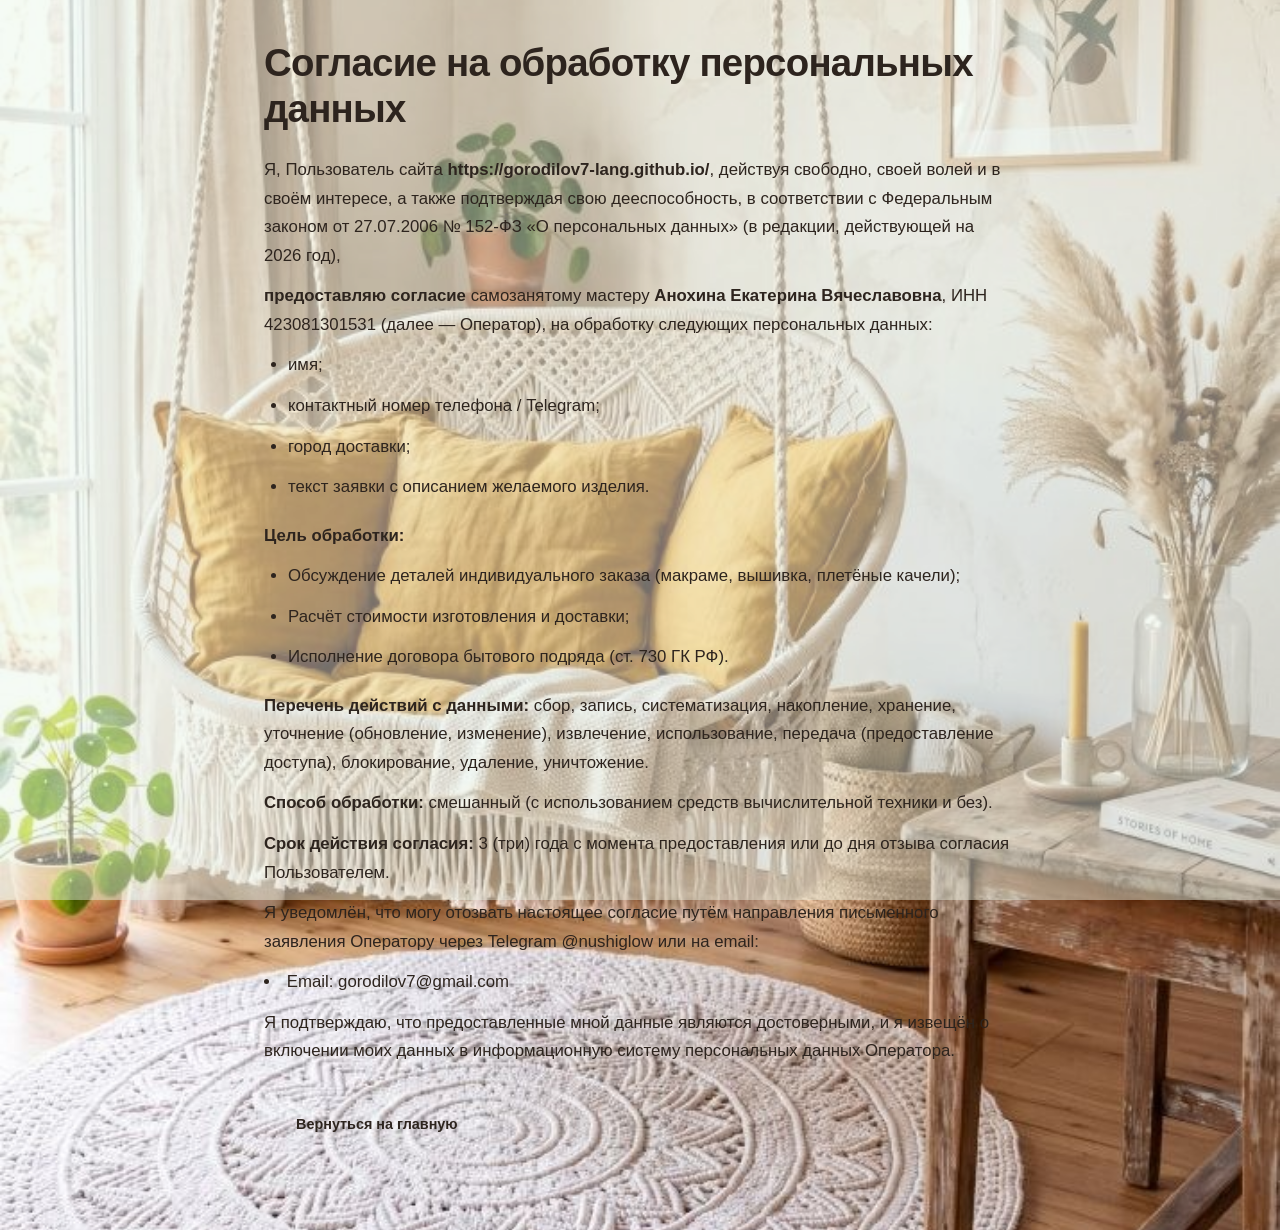
==== commit f5f92a63: "Обновление файлов" ====
--- a/consent/index.html
+++ b/consent/index.html
@@ -3,7 +3,7 @@
 <head>
   <meta charset="utf-8">
   <meta name="viewport" content="width=device-width, initial-scale=1">
-  <title>Согласие на обработку персональных данных — SilkSoul</title>
+  <title>Согласие на обработку персональных данных — Premium Decor</title>
   <meta name="robots" content="noindex, follow">
   <link rel="stylesheet" href="/assets/css/main.css">
   <style>
@@ -39,7 +39,7 @@
     </p>
 
     <p><strong>предоставляю согласие</strong> самозанятому мастеру
-    <strong>Анохина Екатерина Вячеславовна</strong>, ИНН [номер] (далее — Оператор), на обработку
+    <strong>Анохина Екатерина Вячеславовна</strong>, ИНН 423081301531 (далее — Оператор), на обработку
     следующих персональных данных:</p>
 
     <ul>
@@ -67,8 +67,9 @@
 
     <p>
       Я уведомлён, что могу отозвать настоящее согласие путём направления письменного заявления
-      Оператору через Telegram <a href="https://t.me/DmitryFoxKids" target="_blank" rel="noopener noreferrer">@DmitryFoxKids</a>
-      или на email [ваша@почта.ru].
+      Оператору через Telegram <a href="https://t.me/nushiglow" target="_blank" rel="noopener noreferrer">@nushiglow</a>
+      или на email: <li>Email: <a href="mailto:gorodilov7@gmail.com">gorodilov7@gmail.com</a>
+	  </li>
     </p>
 
     <p>
--- a/assets/css/main.css
+++ b/assets/css/main.css
@@ -1463,4 +1463,170 @@
   background: rgba(232, 245, 233, 0.45);
   z-index: -1;
   pointer-events: none;
+}
+
+/* =========================================
+   21. Дополнительные стили для перевода (Translate)
+   ========================================= */
+.translate {
+  display: block;
+  font-size: 0.65rem;
+  color: var(--text-muted);
+  font-weight: 400;
+  letter-spacing: 0.02em;
+  opacity: 0.7;
+  margin-top: 2px;
+  font-family: var(--font-body);
+}
+
+.hero-badge .translate {
+  display: inline-block;
+  font-size: 0.55rem;
+  margin-left: 6px;
+  opacity: 0.6;
+}
+
+.section-title .translate {
+  font-size: 0.7rem;
+  margin-top: 4px;
+}
+
+.about-lead .translate {
+  font-size: 0.7rem;
+  margin-top: 2px;
+}
+
+.footer-tagline .translate {
+  display: inline-block;
+  font-size: 0.7rem;
+  margin-left: 6px;
+}
+
+/* =========================================
+   22. Cookie Consent Banner (куки-баннер)
+   ========================================= */
+.cookie-banner {
+  position: fixed;
+  bottom: 0;
+  left: 0;
+  right: 0;
+  background: rgba(255, 255, 255, 0.95);
+  backdrop-filter: blur(10px);
+  border-top: 1px solid var(--border-light);
+  padding: 16px 24px;
+  display: flex;
+  align-items: center;
+  justify-content: space-between;
+  flex-wrap: wrap;
+  gap: 16px;
+  z-index: 999;
+  box-shadow: 0 -4px 20px rgba(0,0,0,0.06);
+}
+
+.cookie-banner p {
+  margin: 0;
+  font-size: 0.9rem;
+  color: var(--text-muted);
+  flex: 1;
+  min-width: 200px;
+}
+
+.cookie-banner .translate {
+  display: block;
+  font-size: 0.65rem;
+  opacity: 0.6;
+  margin-top: 2px;
+}
+
+.cookie-accept {
+  padding: 8px 24px;
+  font-size: 0.8rem;
+  white-space: nowrap;
+}
+
+/* =========================================
+   23. Информация об ИП в футере
+   ========================================= */
+.footer-owner {
+  font-size: 0.75rem;
+  color: var(--text-muted);
+  margin-top: 8px;
+  line-height: 1.4;
+  opacity: 0.7;
+}
+
+.footer-links a {
+  font-size: 0.8rem;
+}
+
+/* =========================================
+   24. Адаптив для куки-баннера
+   ========================================= */
+@media (max-width: 768px) {
+  .cookie-banner {
+    flex-direction: column;
+    text-align: center;
+    padding: 16px 20px;
+  }
+  .cookie-accept {
+    width: 100%;
+  }
+}
+
+/* =========================================
+   25. Увеличенный куки-баннер
+   ========================================= */
+.cookie-banner {
+  padding: 24px 32px !important;          /* увеличили отступы */
+  font-size: 1.1rem !important;           /* увеличили шрифт */
+  gap: 20px !important;
+}
+
+.cookie-banner p {
+  font-size: 1.05rem !important;
+  line-height: 1.5 !important;
+}
+
+.cookie-banner .translate {
+  font-size: 0.8rem !important;
+}
+
+.cookie-accept {
+  padding: 12px 36px !important;
+  font-size: 1rem !important;
+}
+
+/* Адаптив для мобильных */
+@media (max-width: 768px) {
+  .cookie-banner {
+    padding: 20px 16px !important;
+    font-size: 1rem !important;
+  }
+  .cookie-banner p {
+    font-size: 0.95rem !important;
+  }
+  .cookie-accept {
+    padding: 10px 24px !important;
+    font-size: 0.95rem !important;
+  }
+}
+
+/* =========================================
+   26. Email в футере
+   ========================================= */
+.footer-email {
+  font-size: 0.8rem;
+  color: var(--text-muted);
+  margin-top: 6px;
+}
+
+.footer-email a {
+  color: var(--primary);
+  text-decoration: none;
+  transition: color var(--transition);
+}
+
+.footer-email a:hover {
+  color: var(--primary-dark);
+  text-decoration: underline;
 }
